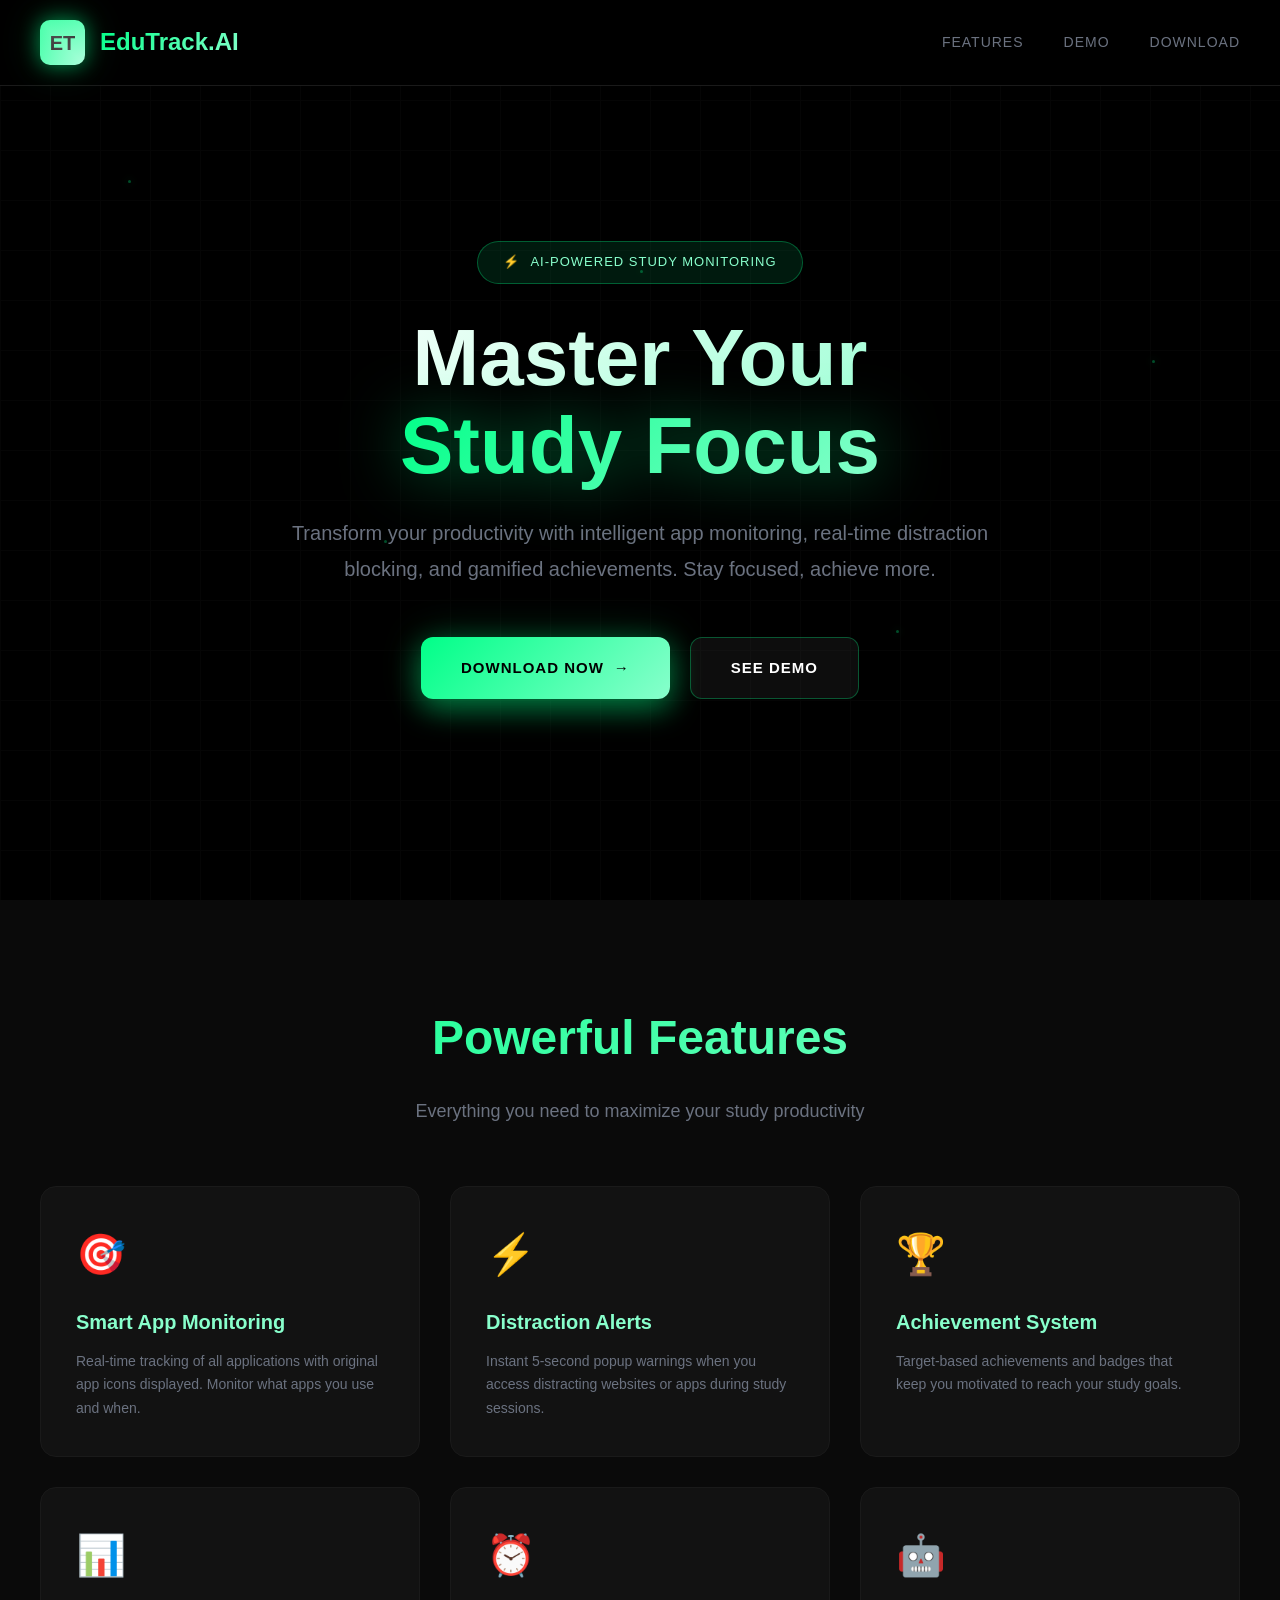
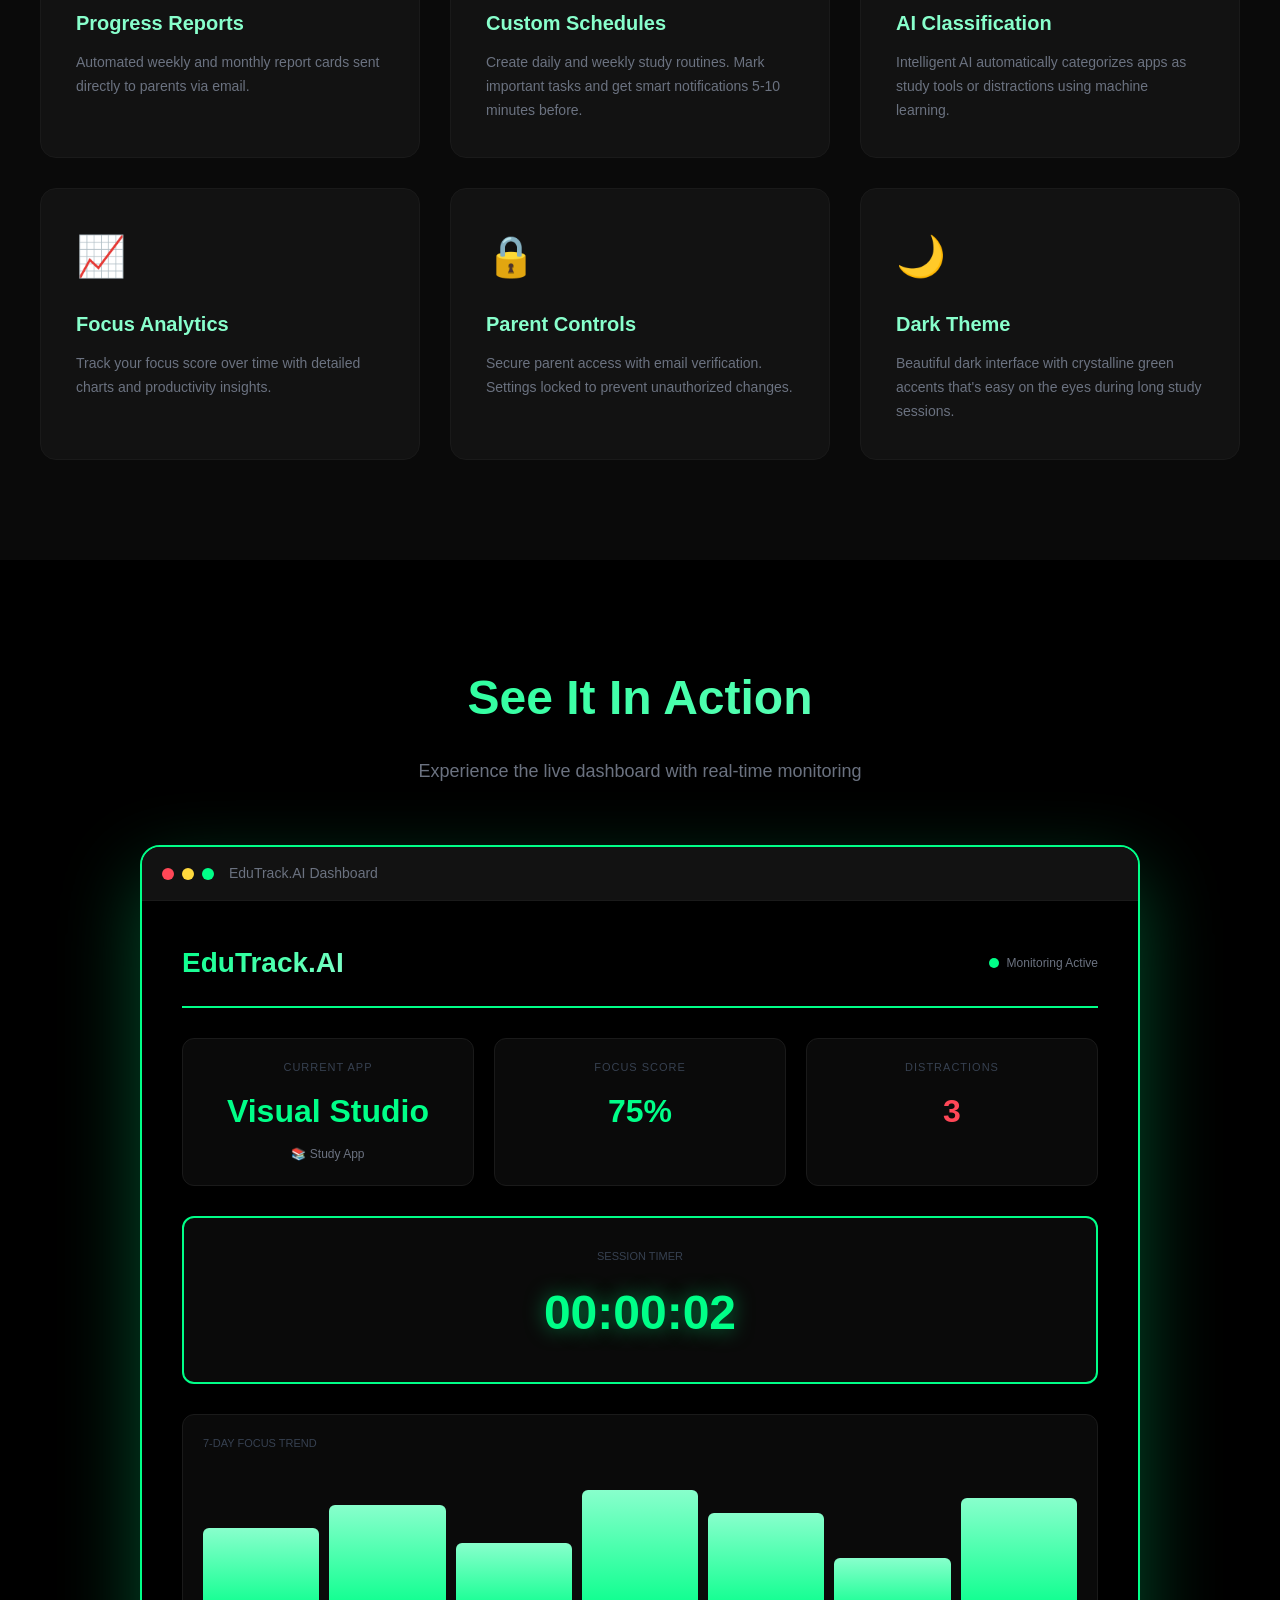
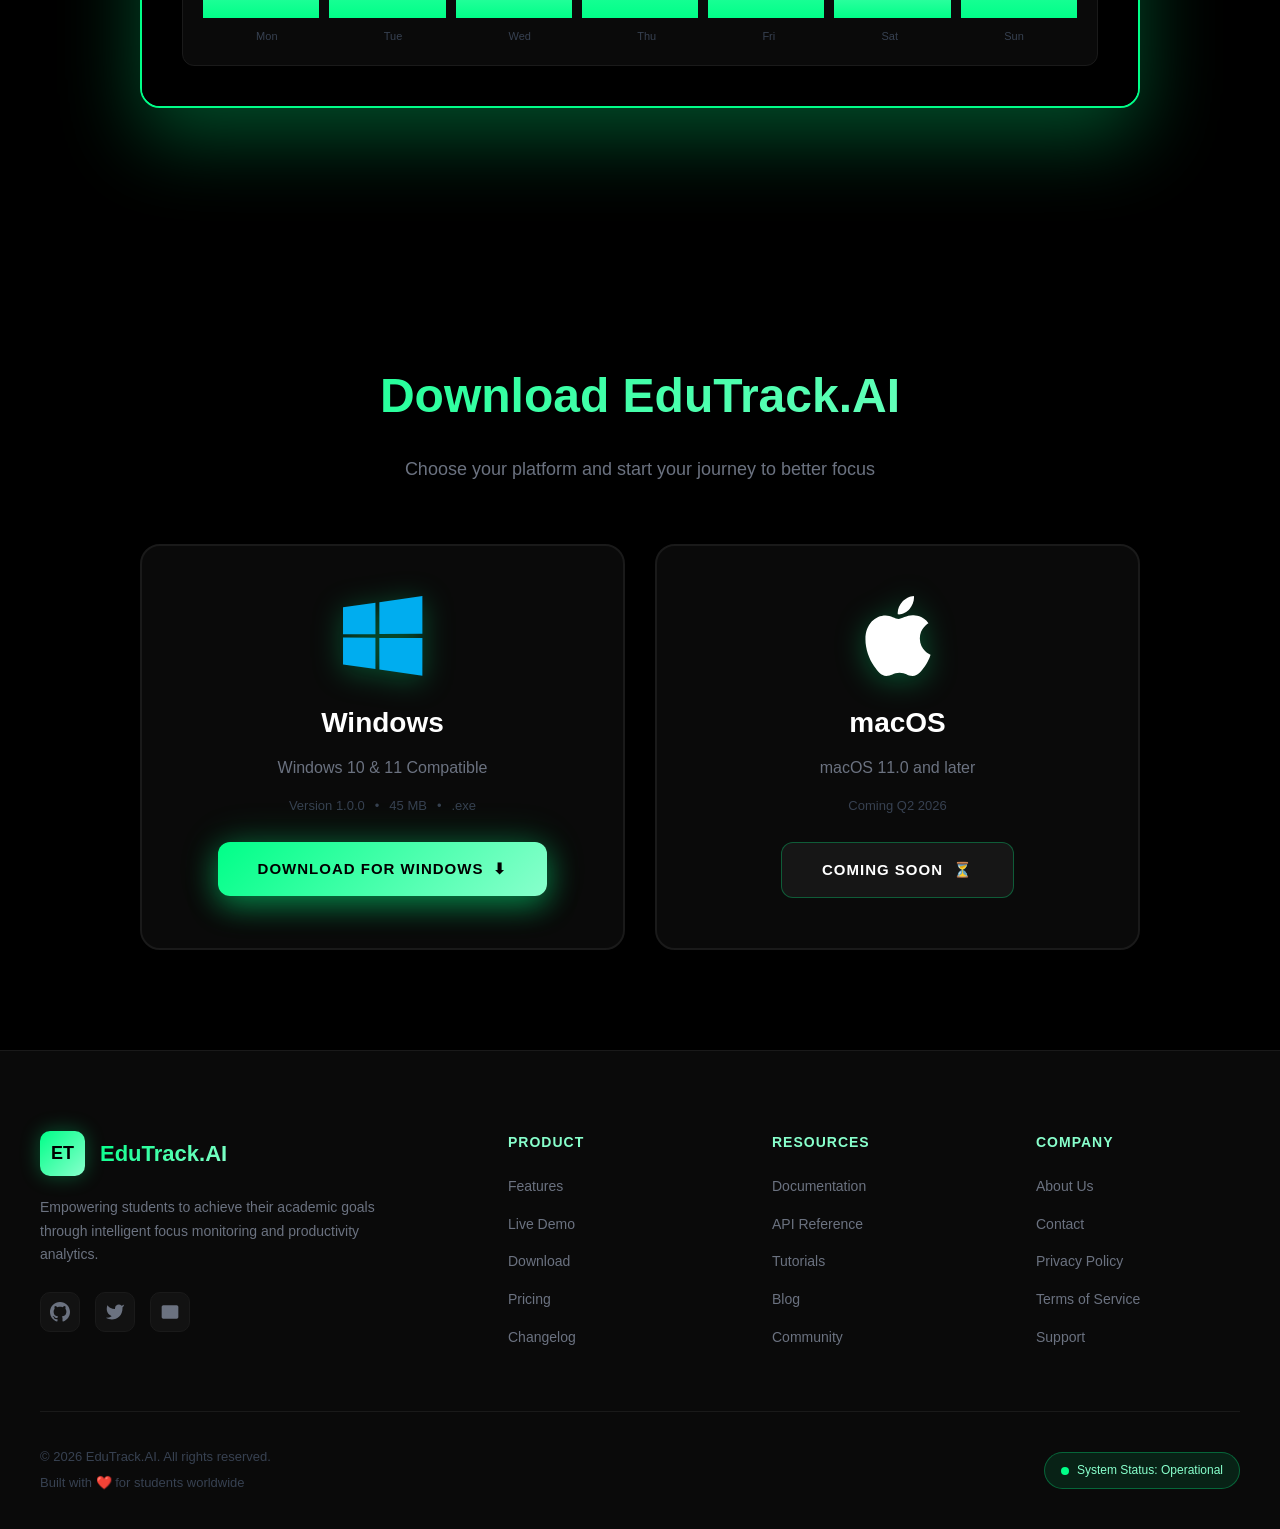
==== index.html @ 1b375700 "Add files via upload" ====
<!DOCTYPE html>
<html lang="en">
<head>
    <meta charset="UTF-8">
    <meta name="viewport" content="width=device-width, initial-scale=1.0">
    <title>EduTrack.AI - AI-Powered Study Focus Monitor</title>
    <link rel="stylesheet" href="css/styles.css">
</head>
<body>
    <!-- Animated Background -->
    <div class="grid-background"></div>
    <div class="particles">
        <div class="particle"></div>
        <div class="particle"></div>
        <div class="particle"></div>
        <div class="particle"></div>
        <div class="particle"></div>
    </div>
    
    <!-- Navigation -->
    <nav id="navbar">
        <div class="nav-container">
            <div class="logo">
                <div class="logo-icon">ET</div>
                <div class="logo-text">EduTrack.AI</div>
            </div>
            <div class="nav-links">
                <a href="#features">Features</a>
                <a href="#demo">Demo</a>
                <a href="#download">Download</a>
            </div>
        </div>
    </nav>
    
    <!-- Hero Section -->
    <section class="hero">
        <div class="hero-content">
            <div class="hero-badge">
                <span>⚡</span> AI-POWERED STUDY MONITORING
            </div>
            <h1>Master Your<br><span class="highlight">Study Focus</span></h1>
            <p>Transform your productivity with intelligent app monitoring, real-time distraction blocking, and gamified achievements. Stay focused, achieve more.</p>
            <div class="cta-buttons">
                <a href="#download" class="btn btn-primary">
                    <span>Download Now</span>
                    <span>→</span>
                </a>
                <a href="#demo" class="btn btn-secondary">
                    <span>See Demo</span>
                </a>
            </div>
        </div>
    </section>
    
    <!-- Features Section -->
    <section id="features" class="features-section">
        <div class="section-container">
            <h2 class="section-title">Powerful Features</h2>
            <p class="section-subtitle">Everything you need to maximize your study productivity</p>
            
            <div class="features-grid">
                <div class="feature-card fade-in">
                    <div class="feature-icon">🎯</div>
                    <h3>Smart App Monitoring</h3>
                    <p>Real-time tracking of all applications with original app icons displayed. Monitor what apps you use and when.</p>
                </div>
                
                <div class="feature-card fade-in">
                    <div class="feature-icon">⚡</div>
                    <h3>Distraction Alerts</h3>
                    <p>Instant 5-second popup warnings when you access distracting websites or apps during study sessions.</p>
                </div>
                
                <div class="feature-card fade-in">
                    <div class="feature-icon">🏆</div>
                    <h3>Achievement System</h3>
                    <p>Target-based achievements and badges that keep you motivated to reach your study goals.</p>
                </div>
                
                <div class="feature-card fade-in">
                    <div class="feature-icon">📊</div>
                    <h3>Progress Reports</h3>
                    <p>Automated weekly and monthly report cards sent directly to parents via email.</p>
                </div>
                
                <div class="feature-card fade-in">
                    <div class="feature-icon">⏰</div>
                    <h3>Custom Schedules</h3>
                    <p>Create daily and weekly study routines. Mark important tasks and get smart notifications 5-10 minutes before.</p>
                </div>
                
                <div class="feature-card fade-in">
                    <div class="feature-icon">🤖</div>
                    <h3>AI Classification</h3>
                    <p>Intelligent AI automatically categorizes apps as study tools or distractions using machine learning.</p>
                </div>
                
                <div class="feature-card fade-in">
                    <div class="feature-icon">📈</div>
                    <h3>Focus Analytics</h3>
                    <p>Track your focus score over time with detailed charts and productivity insights.</p>
                </div>
                
                <div class="feature-card fade-in">
                    <div class="feature-icon">🔒</div>
                    <h3>Parent Controls</h3>
                    <p>Secure parent access with email verification. Settings locked to prevent unauthorized changes.</p>
                </div>
                
                <div class="feature-card fade-in">
                    <div class="feature-icon">🌙</div>
                    <h3>Dark Theme</h3>
                    <p>Beautiful dark interface with crystalline green accents that's easy on the eyes during long study sessions.</p>
                </div>
            </div>
        </div>
    </section>
    
    <!-- Live Demo Section -->
    <section id="demo" class="demo-section">
        <div class="section-container">
            <h2 class="section-title">See It In Action</h2>
            <p class="section-subtitle">Experience the live dashboard with real-time monitoring</p>
            
            <div class="demo-window">
                <div class="demo-header">
                    <div class="demo-dots">
                        <span></span>
                        <span></span>
                        <span></span>
                    </div>
                    <div class="demo-title">EduTrack.AI Dashboard</div>
                </div>
                
                <div class="demo-content">
                    <!-- Mini Dashboard Preview -->
                    <div class="mini-dashboard">
                        <div class="mini-header">
                            <div class="mini-logo">EduTrack.AI</div>
                            <div class="mini-status">
                                <span class="status-dot"></span> Monitoring Active
                            </div>
                        </div>
                        
                        <div class="mini-stats">
                            <div class="mini-stat-card">
                                <div class="stat-label">Current App</div>
                                <div class="stat-value" id="demoCurrentApp">Visual Studio</div>
                                <div class="stat-tag">📚 Study App</div>
                            </div>
                            <div class="mini-stat-card">
                                <div class="stat-label">Focus Score</div>
                                <div class="stat-value" id="demoFocusScore">75%</div>
                            </div>
                            <div class="mini-stat-card">
                                <div class="stat-label">Distractions</div>
                                <div class="stat-value warning" id="demoDistractions">3</div>
                            </div>
                        </div>
                        
                        <div class="mini-timer">
                            <div class="timer-label">SESSION TIMER</div>
                            <div class="timer-display" id="demoTimer">00:00:00</div>
                        </div>
                        
                        <div class="mini-chart">
                            <div class="chart-label">7-DAY FOCUS TREND</div>
                            <div class="chart-bars">
                                <div class="chart-bar" style="height: 60%"></div>
                                <div class="chart-bar" style="height: 75%"></div>
                                <div class="chart-bar" style="height: 50%"></div>
                                <div class="chart-bar" style="height: 85%"></div>
                                <div class="chart-bar" style="height: 70%"></div>
                                <div class="chart-bar" style="height: 40%"></div>
                                <div class="chart-bar" style="height: 80%"></div>
                            </div>
                            <div class="chart-labels">
                                <span>Mon</span>
                                <span>Tue</span>
                                <span>Wed</span>
                                <span>Thu</span>
                                <span>Fri</span>
                                <span>Sat</span>
                                <span>Sun</span>
                            </div>
                        </div>
                    </div>
                </div>
            </div>
        </div>
    </section>
    
    <!-- Download Section -->
    <section id="download" class="download-section">
        <div class="section-container">
            <h2 class="section-title">Download EduTrack.AI</h2>
            <p class="section-subtitle">Choose your platform and start your journey to better focus</p>
            
            <div class="download-cards">
                <div class="download-card">
                    <div class="platform-icon">
                        <svg xmlns="http://www.w3.org/2000/svg" viewBox="0 0 88 88" width="80" height="80">
                            <path fill="#00adef" d="m0,12.402,35.687-4.8602,0.0156,34.423-35.67,0.20313zm35.67,33.529,0.0277,34.453-35.67-4.9041-0.002-29.78zm4.3261-39.025,47.318-6.906,0,41.527-47.318,0.37565zm47.329,39.349-0.0111,41.34-47.318-6.6784-0.0663-34.739z"/>
                        </svg>
                    </div>
                    <h3>Windows</h3>
                    <p>Windows 10 & 11 Compatible</p>
                    <div class="download-details">
                        <span>Version 1.0.0</span>
                        <span>•</span>
                        <span>45 MB</span>
                        <span>•</span>
                        <span>.exe</span>
                    </div>
                    <button class="btn btn-primary" onclick="downloadWindows()">
                        <span>Download for Windows</span>
                        <span>⬇</span>
                    </button>
                </div>
                
                <div class="download-card">
                    <div class="platform-icon">
                        <svg xmlns="http://www.w3.org/2000/svg" viewBox="0 0 814 1000" width="70" height="80">
                            <path fill="#ffffff" d="M788.1 340.9c-5.8 4.5-108.2 62.2-108.2 190.5 0 148.4 130.3 200.9 134.2 202.2-.6 3.2-20.7 71.9-68.7 141.9-42.8 61.6-87.5 123.1-155.5 123.1s-85.5-39.5-164-39.5c-76.5 0-103.7 40.8-165.9 40.8s-105.6-57-155.5-127C46.7 790.7 0 663 0 541.8c0-194.4 126.4-297.5 250.8-297.5 66.1 0 121.2 43.4 162.7 43.4 39.5 0 101.1-46 176.3-46 28.5 0 130.9 2.6 198.3 99.2zm-234-181.5c31.1-36.9 53.1-88.1 53.1-139.3 0-7.1-.6-14.3-1.9-20.1-50.6 1.9-110.8 33.7-147.1 75.8-28.5 32.4-55.1 83.6-55.1 135.5 0 7.8 1.3 15.6 1.9 18.1 3.2.6 8.4 1.3 13.6 1.3 45.4 0 102.5-30.4 135.5-71.3z"/>
                        </svg>
                    </div>
                    <h3>macOS</h3>
                    <p>macOS 11.0 and later</p>
                    <div class="download-details">
                        <span>Coming Q2 2026</span>
                    </div>
                    <button class="btn btn-secondary" onclick="showComingSoon()">
                        <span>Coming Soon</span>
                        <span>⏳</span>
                    </button>
                </div>
            </div>
        </div>
    </section>
    
    <!-- Footer -->
    <footer>
        <div class="footer-container">
            <div class="footer-grid">
                <!-- Brand Section -->
                <div class="footer-section footer-brand">
                    <div class="footer-logo-main">
                        <div class="footer-logo-icon">ET</div>
                        <div class="footer-logo-text">EduTrack.AI</div>
                    </div>
                    <p class="footer-description">Empowering students to achieve their academic goals through intelligent focus monitoring and productivity analytics.</p>
                    <div class="footer-social">
                        <a href="#" class="social-link" aria-label="GitHub">
                            <svg width="20" height="20" fill="currentColor" viewBox="0 0 24 24">
                                <path d="M12 0c-6.626 0-12 5.373-12 12 0 5.302 3.438 9.8 8.207 11.387.599.111.793-.261.793-.577v-2.234c-3.338.726-4.033-1.416-4.033-1.416-.546-1.387-1.333-1.756-1.333-1.756-1.089-.745.083-.729.083-.729 1.205.084 1.839 1.237 1.839 1.237 1.07 1.834 2.807 1.304 3.492.997.107-.775.418-1.305.762-1.604-2.665-.305-5.467-1.334-5.467-5.931 0-1.311.469-2.381 1.236-3.221-.124-.303-.535-1.524.117-3.176 0 0 1.008-.322 3.301 1.23.957-.266 1.983-.399 3.003-.404 1.02.005 2.047.138 3.006.404 2.291-1.552 3.297-1.23 3.297-1.23.653 1.653.242 2.874.118 3.176.77.84 1.235 1.911 1.235 3.221 0 4.609-2.807 5.624-5.479 5.921.43.372.823 1.102.823 2.222v3.293c0 .319.192.694.801.576 4.765-1.589 8.199-6.086 8.199-11.386 0-6.627-5.373-12-12-12z"/>
                            </svg>
                        </a>
                        <a href="#" class="social-link" aria-label="Twitter">
                            <svg width="20" height="20" fill="currentColor" viewBox="0 0 24 24">
                                <path d="M23 3a10.9 10.9 0 01-3.14 1.53 4.48 4.48 0 00-7.86 3v1A10.66 10.66 0 013 4s-4 9 5 13a11.64 11.64 0 01-7 2c9 5 20 0 20-11.5a4.5 4.5 0 00-.08-.83A7.72 7.72 0 0023 3z"/>
                            </svg>
                        </a>
                        <a href="#" class="social-link" aria-label="Email">
                            <svg width="20" height="20" fill="currentColor" viewBox="0 0 24 24">
                                <path d="M4 4h16c1.1 0 2 .9 2 2v12c0 1.1-.9 2-2 2H4c-1.1 0-2-.9-2-2V6c0-1.1.9-2 2-2z"/>
                                <polyline points="22,6 12,13 2,6"/>
                            </svg>
                        </a>
                    </div>
                </div>
                
                <!-- Product Links -->
                <div class="footer-section">
                    <h4>Product</h4>
                    <ul class="footer-links">
                        <li><a href="#features">Features</a></li>
                        <li><a href="#demo">Live Demo</a></li>
                        <li><a href="#download">Download</a></li>
                        <li><a href="#">Pricing</a></li>
                        <li><a href="#">Changelog</a></li>
                    </ul>
                </div>
                
                <!-- Resources Links -->
                <div class="footer-section">
                    <h4>Resources</h4>
                    <ul class="footer-links">
                        <li><a href="#">Documentation</a></li>
                        <li><a href="#">API Reference</a></li>
                        <li><a href="#">Tutorials</a></li>
                        <li><a href="#">Blog</a></li>
                        <li><a href="#">Community</a></li>
                    </ul>
                </div>
                
                <!-- Company Links -->
                <div class="footer-section">
                    <h4>Company</h4>
                    <ul class="footer-links">
                        <li><a href="pages/about.html">About Us</a></li>
                        <li><a href="pages/contact.html">Contact</a></li>
                        <li><a href="pages/privacy.html">Privacy Policy</a></li>
                        <li><a href="pages/terms.html">Terms of Service</a></li>
                        <li><a href="pages/support.html">Support</a></li>
                    </ul>
                </div>
            </div>
            
            <!-- Footer Bottom -->
            <div class="footer-bottom">
                <div class="footer-bottom-left">
                    <p>© 2026 EduTrack.AI. All rights reserved.</p>
                    <p class="footer-tagline">Built with ❤️ for students worldwide</p>
                </div>
                <div class="footer-bottom-right">
                    <span class="footer-badge">
                        <span class="badge-dot"></span>
                        System Status: Operational
                    </span>
                </div>
            </div>
        </div>
    </footer>
    
    <!-- Coming Soon Modal -->
    <div class="modal" id="comingSoonModal">
        <div class="modal-content">
            <div class="modal-icon">🚀</div>
            <h3>Coming Soon!</h3>
            <p>macOS version is currently under development.<br>We'll notify you when it's ready!</p>
            <button class="btn btn-primary" onclick="closeModal()">Got It!</button>
        </div>
    </div>
    
    <script src="js/main.js"></script>
</body>
</html>
---- css/styles.css ----
/* Reset & Base */
* {
    margin: 0;
    padding: 0;
    box-sizing: border-box;
}

:root {
    --bg-primary: #000000;
    --bg-secondary: #0a0a0a;
    --bg-tertiary: #121212;
    --accent-primary: #00ff88;
    --accent-crystal: #88ffcc;
    --text-primary: #ffffff;
    --text-secondary: #6b7280;
    --text-muted: #374151;
    --border-color: #1a1a1a;
}

body {
    font-family: 'Segoe UI', Tahoma, Geneva, Verdana, sans-serif;
    background: var(--bg-primary);
    color: var(--text-primary);
    overflow-x: hidden;
    line-height: 1.6;
}

/* Animated Background */
.grid-background {
    position: fixed;
    top: 0;
    left: 0;
    width: 100%;
    height: 100%;
    background-image: 
        linear-gradient(var(--border-color) 1px, transparent 1px),
        linear-gradient(90deg, var(--border-color) 1px, transparent 1px);
    background-size: 50px 50px;
    opacity: 0.2;
    z-index: 0;
    animation: gridMove 20s linear infinite;
}

@keyframes gridMove {
    0% { transform: translate(0, 0); }
    100% { transform: translate(50px, 50px); }
}

.particles {
    position: fixed;
    width: 100%;
    height: 100%;
    z-index: 1;
    pointer-events: none;
}

.particle {
    position: absolute;
    width: 3px;
    height: 3px;
    background: var(--accent-primary);
    border-radius: 50%;
    opacity: 0.3;
    box-shadow: 0 0 10px var(--accent-primary);
    animation: float 20s infinite;
}

.particle:nth-child(1) { left: 10%; top: 20%; animation-delay: 0s; }
.particle:nth-child(2) { left: 30%; top: 60%; animation-delay: 2s; }
.particle:nth-child(3) { left: 50%; top: 30%; animation-delay: 4s; }
.particle:nth-child(4) { left: 70%; top: 70%; animation-delay: 6s; }
.particle:nth-child(5) { left: 90%; top: 40%; animation-delay: 8s; }

@keyframes float {
    0%, 100% { transform: translateY(0) translateX(0); }
    25% { transform: translateY(-100px) translateX(50px); }
    50% { transform: translateY(-200px) translateX(-30px); }
    75% { transform: translateY(-100px) translateX(80px); }
}

/* Navigation */
nav {
    position: fixed;
    top: 0;
    left: 0;
    right: 0;
    z-index: 1000;
    background: rgba(0, 0, 0, 0.9);
    backdrop-filter: blur(10px);
    border-bottom: 1px solid var(--border-color);
    transition: all 0.3s ease;
}

.nav-container {
    max-width: 1400px;
    margin: 0 auto;
    padding: 20px 40px;
    display: flex;
    justify-content: space-between;
    align-items: center;
}

.logo {
    display: flex;
    align-items: center;
    gap: 15px;
}

.logo-icon {
    width: 45px;
    height: 45px;
    background: linear-gradient(135deg, var(--accent-primary), var(--accent-crystal));
    border-radius: 10px;
    display: flex;
    align-items: center;
    justify-content: center;
    font-weight: 900;
    font-size: 20px;
    color: #000;
    box-shadow: 
        0 0 20px rgba(0, 255, 136, 0.5),
        0 0 40px rgba(0, 255, 136, 0.2);
    position: relative;
    overflow: hidden;
}

.logo-icon::before {
    content: '';
    position: absolute;
    top: -50%;
    left: -50%;
    width: 200%;
    height: 200%;
    background: linear-gradient(45deg, transparent, rgba(255, 255, 255, 0.3), transparent);
    animation: logoShine 3s infinite;
}

@keyframes logoShine {
    0% { transform: translateX(-100%) rotate(45deg); }
    100% { transform: translateX(100%) rotate(45deg); }
}

.logo-text {
    font-size: 24px;
    font-weight: 700;
    background: linear-gradient(135deg, var(--accent-primary), var(--accent-crystal));
    -webkit-background-clip: text;
    -webkit-text-fill-color: transparent;
    background-clip: text;
}

.nav-links {
    display: flex;
    gap: 40px;
}

.nav-links a {
    color: var(--text-secondary);
    text-decoration: none;
    font-size: 14px;
    font-weight: 500;
    text-transform: uppercase;
    letter-spacing: 1px;
    transition: all 0.3s ease;
    position: relative;
}

.nav-links a::after {
    content: '';
    position: absolute;
    bottom: -5px;
    left: 0;
    width: 0;
    height: 2px;
    background: var(--accent-primary);
    transition: width 0.3s ease;
    box-shadow: 0 0 10px var(--accent-primary);
}

.nav-links a:hover {
    color: var(--accent-primary);
}

.nav-links a:hover::after {
    width: 100%;
}

/* Hero Section */
.hero {
    position: relative;
    min-height: 100vh;
    display: flex;
    align-items: center;
    justify-content: center;
    padding: 120px 40px 80px;
    overflow: hidden;
    z-index: 10;
}

.hero-content {
    max-width: 1400px;
    text-align: center;
    z-index: 10;
}

.hero-badge {
    display: inline-flex;
    align-items: center;
    gap: 10px;
    background: rgba(0, 255, 136, 0.1);
    border: 1px solid rgba(0, 255, 136, 0.3);
    padding: 10px 25px;
    border-radius: 50px;
    margin-bottom: 30px;
    font-size: 13px;
    letter-spacing: 1px;
    color: var(--accent-crystal);
    animation: fadeInUp 1s ease-out;
}

@keyframes fadeInUp {
    from {
        opacity: 0;
        transform: translateY(30px);
    }
    to {
        opacity: 1;
        transform: translateY(0);
    }
}

.hero h1 {
    font-size: 80px;
    font-weight: 900;
    line-height: 1.1;
    margin-bottom: 25px;
    background: linear-gradient(135deg, #ffffff, var(--accent-crystal));
    -webkit-background-clip: text;
    -webkit-text-fill-color: transparent;
    background-clip: text;
    animation: fadeInUp 1s ease-out 0.2s backwards;
}

.hero h1 .highlight {
    background: linear-gradient(135deg, var(--accent-primary), var(--accent-crystal));
    -webkit-background-clip: text;
    -webkit-text-fill-color: transparent;
    background-clip: text;
    filter: drop-shadow(0 0 30px rgba(0, 255, 136, 0.5));
}

.hero p {
    font-size: 20px;
    color: var(--text-secondary);
    max-width: 700px;
    margin: 0 auto 50px;
    line-height: 1.8;
    animation: fadeInUp 1s ease-out 0.4s backwards;
}

.cta-buttons {
    display: flex;
    gap: 20px;
    justify-content: center;
    animation: fadeInUp 1s ease-out 0.6s backwards;
}

.btn {
    padding: 18px 40px;
    border: none;
    border-radius: 12px;
    font-size: 15px;
    font-weight: 600;
    cursor: pointer;
    transition: all 0.3s ease;
    text-transform: uppercase;
    letter-spacing: 1px;
    text-decoration: none;
    display: inline-flex;
    align-items: center;
    gap: 10px;
    position: relative;
    overflow: hidden;
}

.btn-primary {
    background: linear-gradient(135deg, var(--accent-primary), var(--accent-crystal));
    color: #000;
    box-shadow: 
        0 10px 30px rgba(0, 255, 136, 0.4),
        0 0 40px rgba(0, 255, 136, 0.2);
}

.btn-primary::before {
    content: '';
    position: absolute;
    top: 0;
    left: -100%;
    width: 100%;
    height: 100%;
    background: linear-gradient(90deg, transparent, rgba(255, 255, 255, 0.4), transparent);
    transition: left 0.5s;
}

.btn-primary:hover::before {
    left: 100%;
}

.btn-primary:hover {
    transform: translateY(-3px);
    box-shadow: 
        0 15px 40px rgba(0, 255, 136, 0.6),
        0 0 60px rgba(0, 255, 136, 0.3);
}

.btn-secondary {
    background: rgba(255, 255, 255, 0.05);
    color: var(--text-primary);
    border: 1px solid rgba(0, 255, 136, 0.3);
}

.btn-secondary:hover {
    background: rgba(0, 255, 136, 0.1);
    border-color: var(--accent-primary);
    transform: translateY(-3px);
}

/* Sections */
.section-container {
    max-width: 1400px;
    margin: 0 auto;
    padding: 100px 40px;
}

.section-title {
    font-size: 48px;
    font-weight: 700;
    text-align: center;
    margin-bottom: 20px;
    background: linear-gradient(135deg, var(--accent-primary), var(--accent-crystal));
    -webkit-background-clip: text;
    -webkit-text-fill-color: transparent;
    background-clip: text;
}

.section-subtitle {
    font-size: 18px;
    color: var(--text-secondary);
    text-align: center;
    margin-bottom: 60px;
}

/* Features Grid */
.features-section {
    position: relative;
    z-index: 10;
    background: var(--bg-secondary);
}

.features-grid {
    display: grid;
    grid-template-columns: repeat(3, 1fr);
    gap: 30px;
}

.feature-card {
    background: var(--bg-tertiary);
    border: 1px solid var(--border-color);
    border-radius: 16px;
    padding: 35px;
    transition: all 0.3s ease;
    position: relative;
}

.feature-card:hover {
    border-color: var(--accent-primary);
    transform: translateY(-5px);
    box-shadow: 0 10px 40px rgba(0, 255, 136, 0.15);
}

.feature-icon {
    font-size: 40px;
    margin-bottom: 20px;
}

.feature-card h3 {
    font-size: 20px;
    font-weight: 600;
    margin-bottom: 12px;
    color: var(--accent-crystal);
}

.feature-card p {
    color: var(--text-secondary);
    font-size: 14px;
    line-height: 1.7;
}

/* Demo Section */
.demo-section {
    position: relative;
    z-index: 10;
}

.demo-window {
    margin: 50px auto;
    max-width: 1000px;
    background: var(--bg-secondary);
    border: 2px solid var(--accent-primary);
    border-radius: 20px;
    overflow: hidden;
    box-shadow: 0 30px 80px rgba(0, 255, 136, 0.3);
}

.demo-header {
    background: var(--bg-tertiary);
    padding: 15px 20px;
    display: flex;
    align-items: center;
    gap: 15px;
    border-bottom: 1px solid var(--border-color);
}

.demo-dots {
    display: flex;
    gap: 8px;
}

.demo-dots span {
    width: 12px;
    height: 12px;
    border-radius: 50%;
    background: var(--text-muted);
}

.demo-dots span:nth-child(1) { background: #ff4757; }
.demo-dots span:nth-child(2) { background: #ffd93d; }
.demo-dots span:nth-child(3) { background: #00ff88; }

.demo-title {
    font-size: 14px;
    color: var(--text-secondary);
}

.demo-content {
    background: var(--bg-primary);
    padding: 40px;
}

/* Mini Dashboard */
.mini-dashboard {
    width: 100%;
}

.mini-header {
    display: flex;
    justify-content: space-between;
    align-items: center;
    margin-bottom: 30px;
    padding-bottom: 20px;
    border-bottom: 2px solid var(--accent-primary);
}

.mini-logo {
    font-size: 28px;
    font-weight: 700;
    background: linear-gradient(135deg, var(--accent-primary), var(--accent-crystal));
    -webkit-background-clip: text;
    -webkit-text-fill-color: transparent;
}

.mini-status {
    display: flex;
    align-items: center;
    gap: 8px;
    font-size: 12px;
    color: var(--text-secondary);
}

.status-dot {
    width: 10px;
    height: 10px;
    background: var(--accent-primary);
    border-radius: 50%;
    animation: pulse 2s infinite;
}

@keyframes pulse {
    0%, 100% { opacity: 1; transform: scale(1); }
    50% { opacity: 0.5; transform: scale(1.2); }
}

.mini-stats {
    display: grid;
    grid-template-columns: repeat(3, 1fr);
    gap: 20px;
    margin-bottom: 30px;
}

.mini-stat-card {
    background: var(--bg-secondary);
    border: 1px solid var(--border-color);
    border-radius: 12px;
    padding: 20px;
    text-align: center;
}

.stat-label {
    font-size: 11px;
    color: var(--text-muted);
    text-transform: uppercase;
    letter-spacing: 1px;
    margin-bottom: 10px;
}

.stat-value {
    font-size: 32px;
    font-weight: 700;
    color: var(--accent-primary);
    margin-bottom: 8px;
}

.stat-value.warning {
    color: #ff4757;
}

.stat-tag {
    font-size: 12px;
    color: var(--text-secondary);
}

.mini-timer {
    background: var(--bg-secondary);
    border: 2px solid var(--accent-primary);
    border-radius: 12px;
    padding: 30px;
    text-align: center;
    margin-bottom: 30px;
}

.timer-label {
    font-size: 11px;
    color: var(--text-muted);
    margin-bottom: 10px;
}

.timer-display {
    font-size: 48px;
    font-weight: 700;
    color: var(--accent-primary);
    text-shadow: 0 0 20px rgba(0, 255, 136, 0.5);
}

.mini-chart {
    background: var(--bg-secondary);
    border: 1px solid var(--border-color);
    border-radius: 12px;
    padding: 20px;
}

.chart-label {
    font-size: 11px;
    color: var(--text-muted);
    margin-bottom: 15px;
}

.chart-bars {
    display: flex;
    align-items: flex-end;
    gap: 10px;
    height: 150px;
    margin-bottom: 10px;
}

.chart-bar {
    flex: 1;
    background: linear-gradient(to top, var(--accent-primary), var(--accent-crystal));
    border-radius: 6px 6px 0 0;
    animation: barGrow 1s ease-out;
}

@keyframes barGrow {
    from { height: 0; }
}

.chart-labels {
    display: flex;
    justify-content: space-around;
    font-size: 11px;
    color: var(--text-muted);
}

/* Download Section */
.download-section {
    position: relative;
    z-index: 10;
}

.download-cards {
    display: grid;
    grid-template-columns: repeat(2, 1fr);
    gap: 30px;
    max-width: 1000px;
    margin: 0 auto;
}

.download-card {
    background: var(--bg-secondary);
    border: 2px solid var(--border-color);
    border-radius: 20px;
    padding: 50px 40px;
    text-align: center;
    transition: all 0.4s ease;
}

.download-card:hover {
    border-color: var(--accent-primary);
    transform: translateY(-10px);
    box-shadow: 0 20px 60px rgba(0, 255, 136, 0.2);
}

.platform-icon {
    margin-bottom: 25px;
    display: flex;
    justify-content: center;
    align-items: center;
    min-height: 80px;
}

.platform-icon svg {
    filter: drop-shadow(0 5px 15px rgba(0, 255, 136, 0.3));
    transition: transform 0.3s ease;
}

.download-card:hover .platform-icon svg {
    transform: scale(1.1);
}

.download-card h3 {
    font-size: 28px;
    margin-bottom: 10px;
}

.download-card p {
    color: var(--text-secondary);
    margin-bottom: 15px;
}

.download-details {
    display: flex;
    justify-content: center;
    align-items: center;
    gap: 10px;
    color: var(--text-muted);
    font-size: 13px;
    margin-bottom: 25px;
    min-height: 20px;
}

/* Footer */
footer {
    background: var(--bg-secondary);
    border-top: 1px solid var(--border-color);
    padding: 80px 40px 30px;
    position: relative;
    z-index: 10;
}

.footer-container {
    max-width: 1400px;
    margin: 0 auto;
}

.footer-grid {
    display: grid;
    grid-template-columns: 2fr 1fr 1fr 1fr;
    gap: 60px;
    margin-bottom: 50px;
}

.footer-section h4 {
    font-size: 14px;
    font-weight: 600;
    text-transform: uppercase;
    letter-spacing: 1px;
    color: var(--accent-crystal);
    margin-bottom: 20px;
}

.footer-links {
    list-style: none;
    padding: 0;
}

.footer-links li {
    margin-bottom: 12px;
}

.footer-links a {
    color: var(--text-secondary);
    text-decoration: none;
    font-size: 14px;
    transition: all 0.3s ease;
    display: inline-block;
}

.footer-links a:hover {
    color: var(--accent-primary);
    transform: translateX(5px);
}

.footer-brand {
    padding-right: 40px;
}

.footer-logo-main {
    display: flex;
    align-items: center;
    gap: 15px;
    margin-bottom: 20px;
}

.footer-logo-icon {
    width: 45px;
    height: 45px;
    background: linear-gradient(135deg, var(--accent-primary), var(--accent-crystal));
    border-radius: 10px;
    display: flex;
    align-items: center;
    justify-content: center;
    font-weight: 900;
    font-size: 18px;
    color: #000;
    box-shadow: 0 0 20px rgba(0, 255, 136, 0.3);
}

.footer-logo-text {
    font-size: 22px;
    font-weight: 700;
    background: linear-gradient(135deg, var(--accent-primary), var(--accent-crystal));
    -webkit-background-clip: text;
    -webkit-text-fill-color: transparent;
    background-clip: text;
}

.footer-description {
    color: var(--text-secondary);
    font-size: 14px;
    line-height: 1.7;
    margin-bottom: 25px;
}

.footer-social {
    display: flex;
    gap: 15px;
}

.social-link {
    width: 40px;
    height: 40px;
    border-radius: 10px;
    background: var(--bg-tertiary);
    border: 1px solid var(--border-color);
    display: flex;
    align-items: center;
    justify-content: center;
    color: var(--text-secondary);
    transition: all 0.3s ease;
}

.social-link:hover {
    background: var(--accent-primary);
    color: #000;
    border-color: var(--accent-primary);
    transform: translateY(-3px);
    box-shadow: 0 5px 20px rgba(0, 255, 136, 0.4);
}

.footer-bottom {
    display: flex;
    justify-content: space-between;
    align-items: center;
    padding-top: 30px;
    border-top: 1px solid var(--border-color);
}

.footer-bottom-left p {
    color: var(--text-muted);
    font-size: 13px;
    margin: 5px 0;
}

.footer-tagline {
    color: var(--text-secondary);
}

.footer-badge {
    display: inline-flex;
    align-items: center;
    gap: 8px;
    background: rgba(0, 255, 136, 0.1);
    border: 1px solid rgba(0, 255, 136, 0.3);
    padding: 8px 16px;
    border-radius: 20px;
    font-size: 12px;
    color: var(--accent-crystal);
}

.badge-dot {
    width: 8px;
    height: 8px;
    background: var(--accent-primary);
    border-radius: 50%;
    animation: pulse 2s infinite;
}

/* Footer Responsive */
@media (max-width: 968px) {
    .footer-grid {
        grid-template-columns: 1fr 1fr;
        gap: 40px;
    }
    
    .footer-brand {
        grid-column: 1 / -1;
    }
    
    .footer-bottom {
        flex-direction: column;
        gap: 20px;
        text-align: center;
    }
}

@media (max-width: 640px) {
    .footer-grid {
        grid-template-columns: 1fr;
        gap: 30px;
    }
}

/* Modal */
.modal {
    display: none;
    position: fixed;
    top: 0;
    left: 0;
    width: 100%;
    height: 100%;
    background: rgba(0, 0, 0, 0.9);
    z-index: 2000;
    justify-content: center;
    align-items: center;
    backdrop-filter: blur(10px);
}

.modal.active {
    display: flex;
    animation: fadeIn 0.3s ease-out;
}

@keyframes fadeIn {
    from { opacity: 0; }
    to { opacity: 1; }
}

.modal-content {
    background: var(--bg-secondary);
    border: 2px solid var(--accent-primary);
    border-radius: 20px;
    padding: 60px;
    max-width: 500px;
    text-align: center;
    box-shadow: 0 20px 60px rgba(0, 255, 136, 0.4);
    animation: scaleIn 0.3s ease-out;
}

@keyframes scaleIn {
    from { transform: scale(0.9); opacity: 0; }
    to { transform: scale(1); opacity: 1; }
}

.modal-icon {
    font-size: 80px;
    margin-bottom: 20px;
}

.modal-content h3 {
    font-size: 32px;
    margin-bottom: 15px;
    background: linear-gradient(135deg, var(--accent-primary), var(--accent-crystal));
    -webkit-background-clip: text;
    -webkit-text-fill-color: transparent;
}

.modal-content p {
    color: var(--text-secondary);
    margin-bottom: 30px;
}

/* Responsive */
@media (max-width: 968px) {
    .hero h1 { font-size: 50px; }
    .features-grid { grid-template-columns: repeat(2, 1fr); }
    .download-cards { grid-template-columns: 1fr; }
    .mini-stats { grid-template-columns: 1fr; }
}

@media (max-width: 640px) {
    .features-grid { grid-template-columns: 1fr; }
    .nav-links { display: none; }
    .hero h1 { font-size: 36px; }
}

/* Animations */
.fade-in {
    opacity: 0;
    animation: fadeInUp 0.6s ease-out forwards;
}

.fade-in:nth-child(1) { animation-delay: 0.1s; }
.fade-in:nth-child(2) { animation-delay: 0.2s; }
.fade-in:nth-child(3) { animation-delay: 0.3s; }
.fade-in:nth-child(4) { animation-delay: 0.4s; }
.fade-in:nth-child(5) { animation-delay: 0.5s; }
.fade-in:nth-child(6) { animation-delay: 0.6s; }
.fade-in:nth-child(7) { animation-delay: 0.7s; }
.fade-in:nth-child(8) { animation-delay: 0.8s; }
.fade-in:nth-child(9) { animation-delay: 0.9s; }

/* Content Pages Styles */
.content-page {
    position: relative;
    z-index: 10;
    min-height: 100vh;
    padding: 120px 0 80px;
}

.content-container {
    max-width: 900px;
    margin: 0 auto;
    padding: 0 40px;
}

.page-title {
    font-size: 48px;
    font-weight: 700;
    margin-bottom: 10px;
    background: linear-gradient(135deg, var(--accent-primary), var(--accent-crystal));
    -webkit-background-clip: text;
    -webkit-text-fill-color: transparent;
}

.page-subtitle {
    font-size: 16px;
    color: var(--text-secondary);
    margin-bottom: 50px;
}

.content-section {
    margin-bottom: 50px;
}

.content-section h2 {
    font-size: 32px;
    color: var(--accent-crystal);
    margin-bottom: 20px;
    margin-top: 40px;
}

.content-section h3 {
    font-size: 20px;
    color: var(--text-primary);
    margin: 25px 0 15px;
}

.content-section p {
    color: var(--text-secondary);
    line-height: 1.8;
    margin-bottom: 15px;
}

.content-section ul, .content-section ol {
    color: var(--text-secondary);
    line-height: 1.8;
    margin: 15px 0;
    padding-left: 25px;
}

.content-section li {
    margin-bottom: 10px;
}

.content-section a {
    color: var(--accent-primary);
    text-decoration: none;
    border-bottom: 1px solid transparent;
    transition: border-color 0.3s;
}

.content-section a:hover {
    border-bottom-color: var(--accent-primary);
}

.content-section code {
    background: var(--bg-tertiary);
    padding: 2px 8px;
    border-radius: 4px;
    font-family: 'Courier New', monospace;
    color: var(--accent-crystal);
    font-size: 14px;
}

/* Feature List for About Page */
.feature-list {
    display: grid;
    gap: 25px;
    margin: 30px 0;
}

.feature-item {
    background: var(--bg-tertiary);
    border: 1px solid var(--border-color);
    border-radius: 12px;
    padding: 25px;
    transition: all 0.3s ease;
}

.feature-item:hover {
    border-color: var(--accent-primary);
    transform: translateX(5px);
}

.feature-item h3 {
    margin: 0 0 10px 0;
    font-size: 18px;
}

.feature-item p {
    margin: 0;
    font-size: 14px;
}

.values-list {
    list-style: none;
    padding: 0;
}

.values-list li {
    background: var(--bg-tertiary);
    border-left: 3px solid var(--accent-primary);
    padding: 15px 20px;
    margin-bottom: 15px;
    border-radius: 6px;
}

.values-list strong {
    color: var(--accent-crystal);
}

/* Contact Page */
.contact-grid {
    display: grid;
    grid-template-columns: 1fr 1.5fr;
    gap: 40px;
    margin: 40px 0;
}

.contact-methods {
    display: flex;
    flex-direction: column;
    gap: 20px;
}

.contact-card {
    background: var(--bg-secondary);
    border: 1px solid var(--border-color);
    border-radius: 12px;
    padding: 30px;
    text-align: center;
}

.contact-icon {
    font-size: 40px;
    margin-bottom: 15px;
}

.contact-card h3 {
    font-size: 18px;
    margin-bottom: 10px;
}

.contact-card p {
    color: var(--text-secondary);
    font-size: 14px;
    margin-bottom: 20px;
}

.contact-link {
    color: var(--accent-primary);
    text-decoration: none;
    font-weight: 500;
}

.social-links-contact {
    display: flex;
    gap: 10px;
    justify-content: center;
}

.social-btn {
    background: var(--bg-tertiary);
    color: var(--text-primary);
    padding: 8px 20px;
    border-radius: 6px;
    text-decoration: none;
    font-size: 13px;
    border: 1px solid var(--border-color);
    transition: all 0.3s;
}

.social-btn:hover {
    border-color: var(--accent-primary);
    color: var(--accent-primary);
}

.contact-form-container {
    background: var(--bg-secondary);
    border: 1px solid var(--border-color);
    border-radius: 12px;
    padding: 40px;
}

.contact-form-container h2 {
    font-size: 24px;
    margin-bottom: 30px;
    color: var(--accent-crystal);
}

.form-group {
    margin-bottom: 20px;
}

.form-group label {
    display: block;
    margin-bottom: 8px;
    font-size: 14px;
    color: var(--text-primary);
    font-weight: 500;
}

.form-group input,
.form-group select,
.form-group textarea {
    width: 100%;
    background: var(--bg-tertiary);
    border: 1px solid var(--border-color);
    border-radius: 8px;
    padding: 12px 15px;
    color: var(--text-primary);
    font-size: 14px;
    font-family: inherit;
    transition: border-color 0.3s;
}

.form-group input:focus,
.form-group select:focus,
.form-group textarea:focus {
    outline: none;
    border-color: var(--accent-primary);
}

.form-group textarea {
    resize: vertical;
}

/* Legal Pages */
.legal-page h2 {
    color: var(--accent-primary);
    font-size: 28px;
    margin-top: 40px;
    padding-top: 30px;
    border-top: 1px solid var(--border-color);
}

.legal-page h3 {
    color: var(--accent-crystal);
    font-size: 20px;
}

.legal-page h4 {
    color: var(--text-primary);
    font-size: 16px;
    margin: 20px 0 10px;
}

.privacy-summary,
.terms-summary {
    background: linear-gradient(135deg, rgba(0, 255, 136, 0.1), rgba(136, 255, 204, 0.05));
    border: 2px solid var(--accent-primary);
    border-radius: 12px;
    padding: 30px;
    margin-top: 50px;
    text-align: center;
}

.privacy-summary h3,
.terms-summary h3 {
    color: var(--accent-primary);
    margin-bottom: 15px;
}

.privacy-summary p,
.terms-summary p {
    font-size: 16px;
    line-height: 2;
    margin: 0;
}

/* Support Page */
.support-options {
    display: grid;
    grid-template-columns: repeat(3, 1fr);
    gap: 30px;
    margin: 50px 0;
}

.support-card {
    background: var(--bg-secondary);
    border: 2px solid var(--border-color);
    border-radius: 16px;
    padding: 40px 30px;
    text-align: center;
    transition: all 0.3s ease;
}

.support-card:hover {
    border-color: var(--accent-primary);
    transform: translateY(-5px);
}

.support-icon {
    font-size: 50px;
    margin-bottom: 20px;
}

.support-card h3 {
    font-size: 20px;
    margin-bottom: 10px;
}

.support-card p {
    color: var(--text-secondary);
    margin-bottom: 25px;
}

.faq-category {
    margin: 40px 0;
}

.faq-category > h3 {
    font-size: 24px;
    color: var(--accent-primary);
    margin-bottom: 25px;
    padding-bottom: 15px;
    border-bottom: 2px solid var(--border-color);
}

.faq-item {
    background: var(--bg-tertiary);
    border: 1px solid var(--border-color);
    border-radius: 10px;
    padding: 25px;
    margin-bottom: 20px;
    transition: all 0.3s ease;
}

.faq-item:hover {
    border-color: var(--accent-primary);
}

.faq-item h4 {
    color: var(--accent-crystal);
    font-size: 16px;
    margin-bottom: 12px;
}

.faq-item p {
    margin: 0;
    font-size: 14px;
}

/* Responsive Content Pages */
@media (max-width: 968px) {
    .contact-grid {
        grid-template-columns: 1fr;
    }
    
    .support-options {
        grid-template-columns: 1fr;
    }
    
    .page-title {
        font-size: 36px;
    }
    
    .content-section h2 {
        font-size: 24px;
    }
}
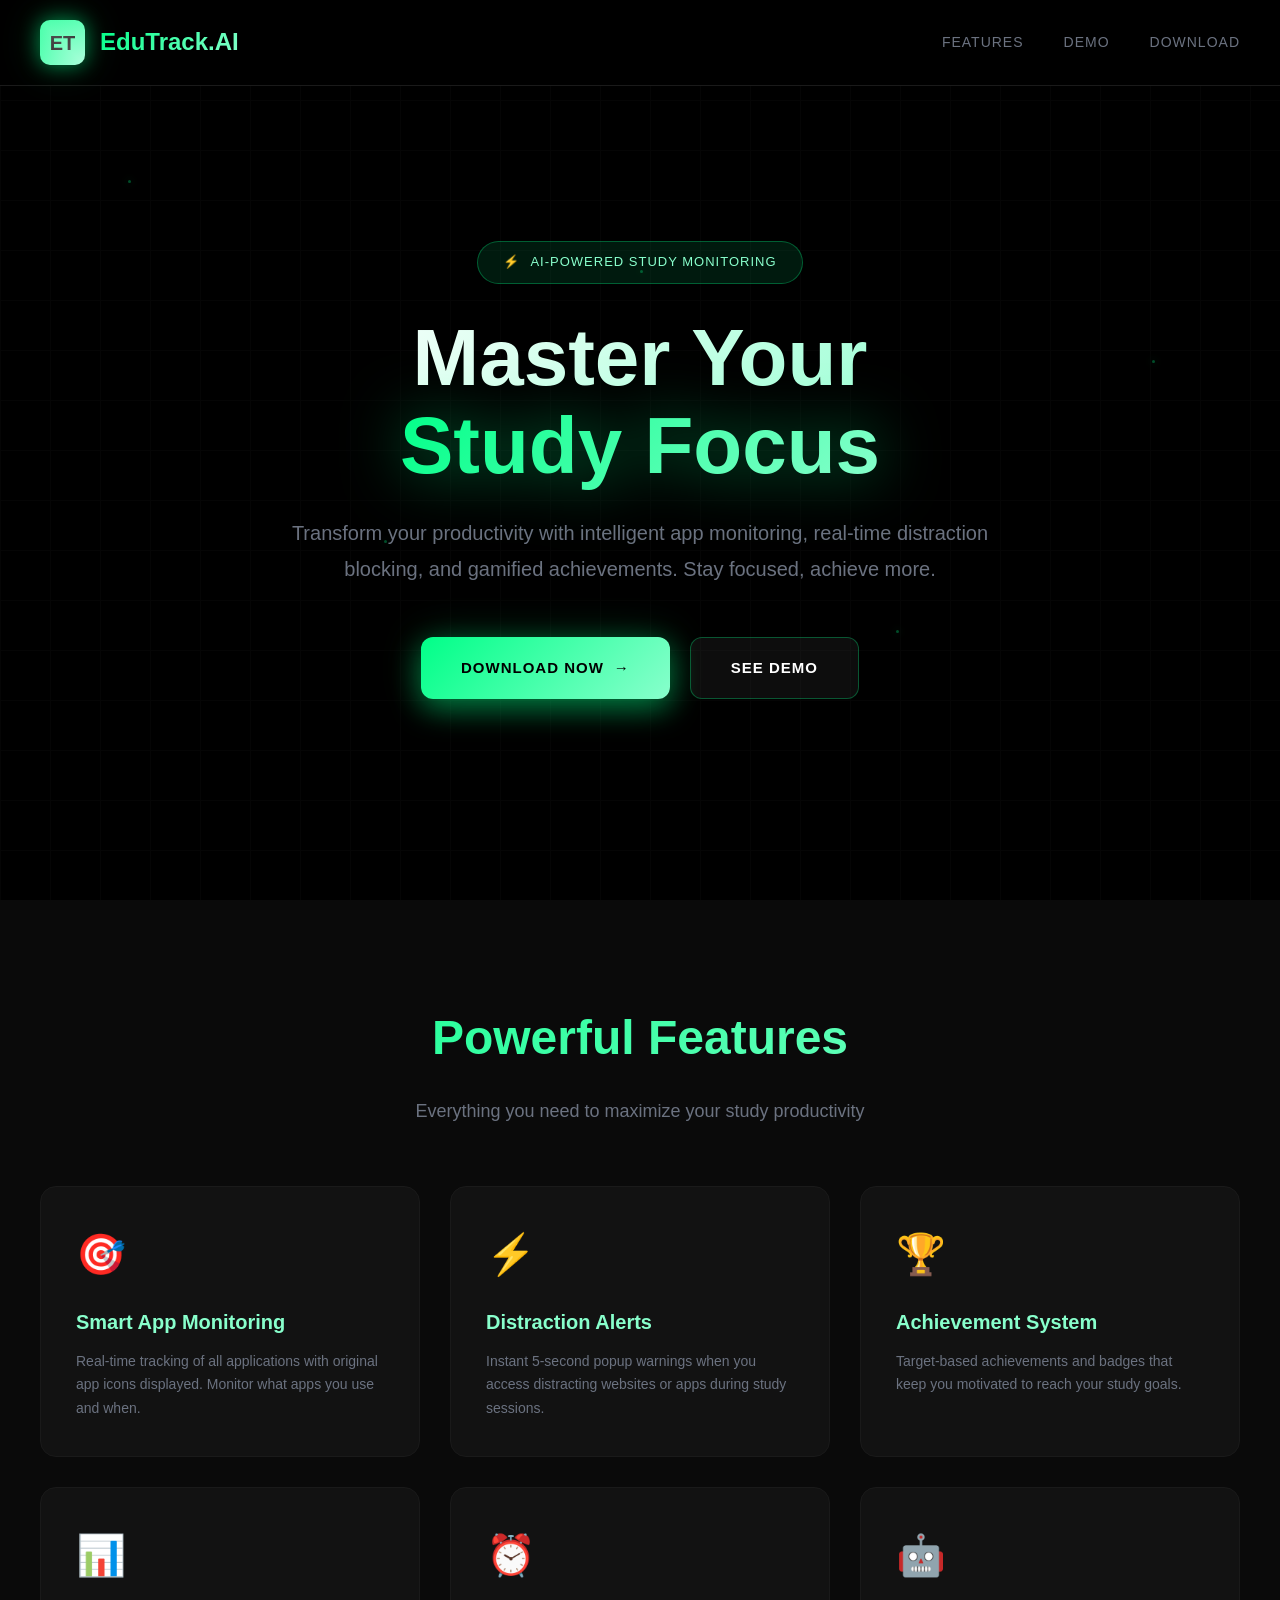
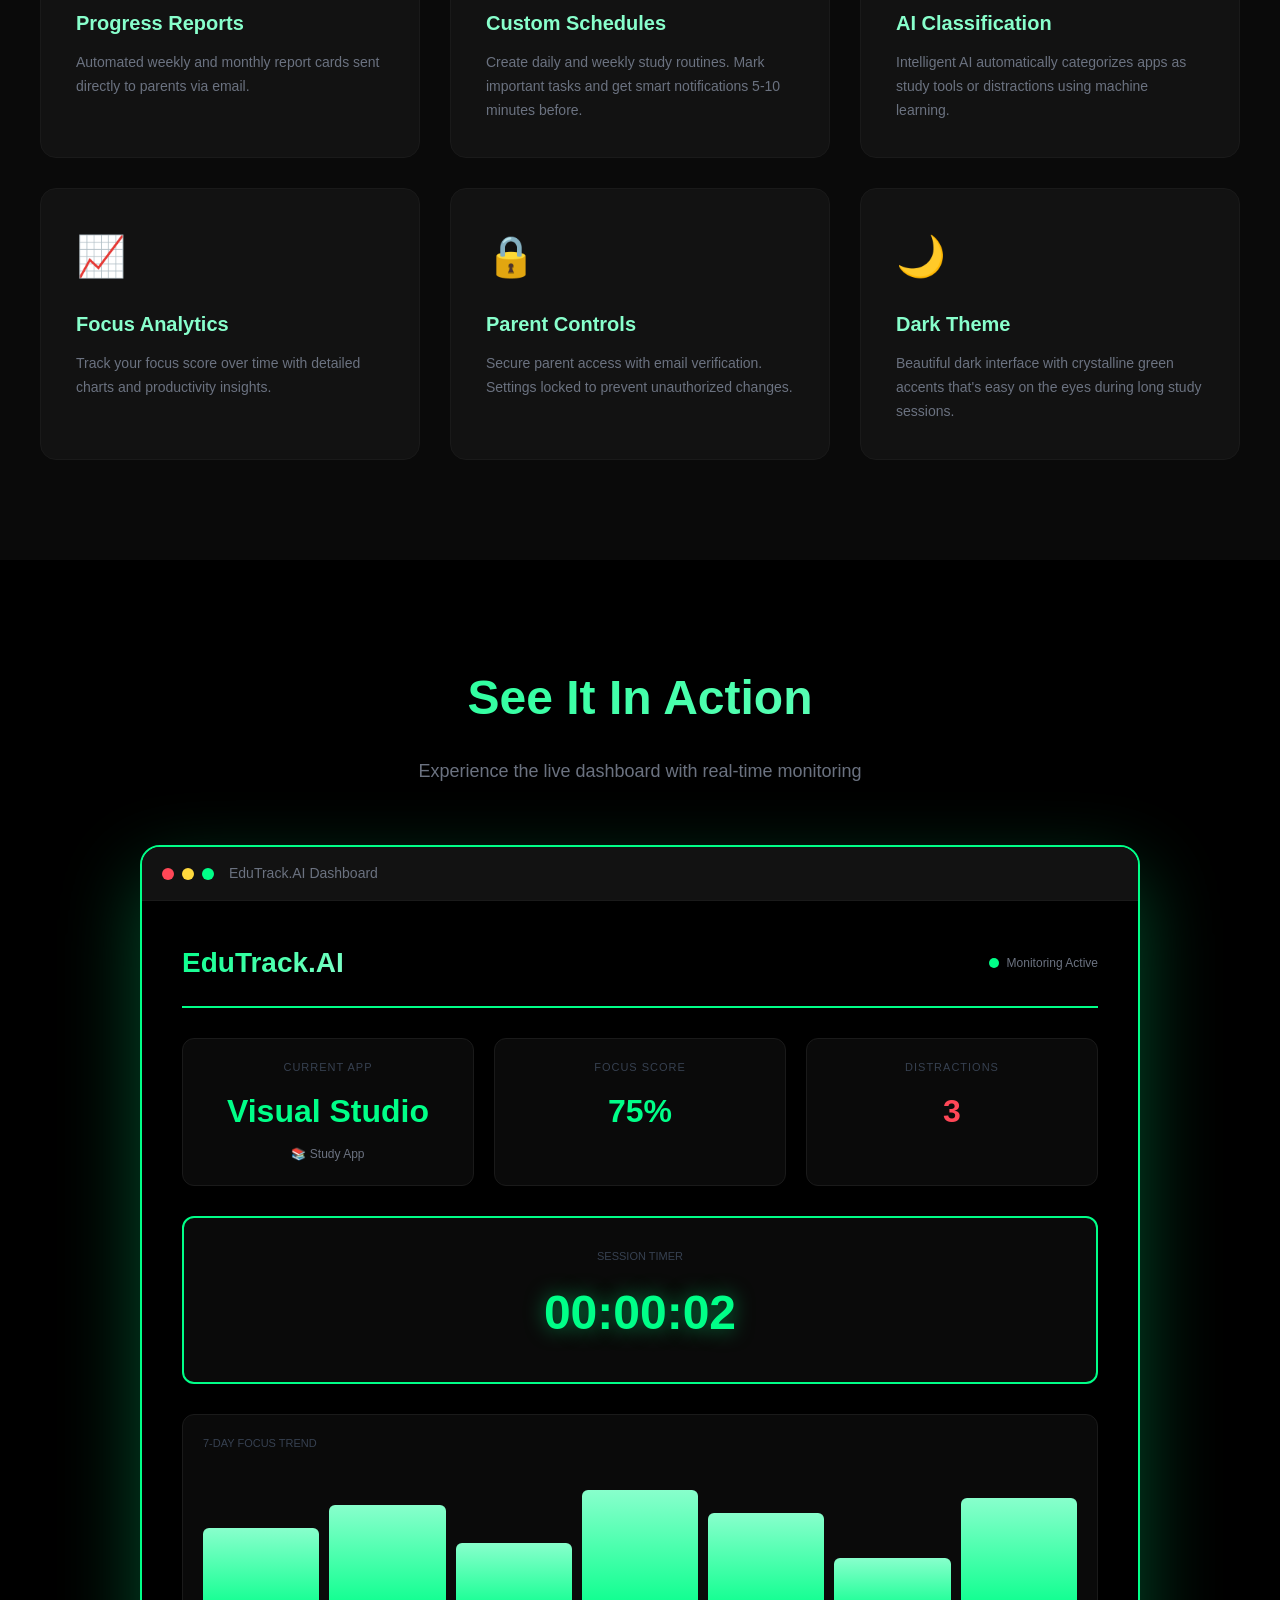
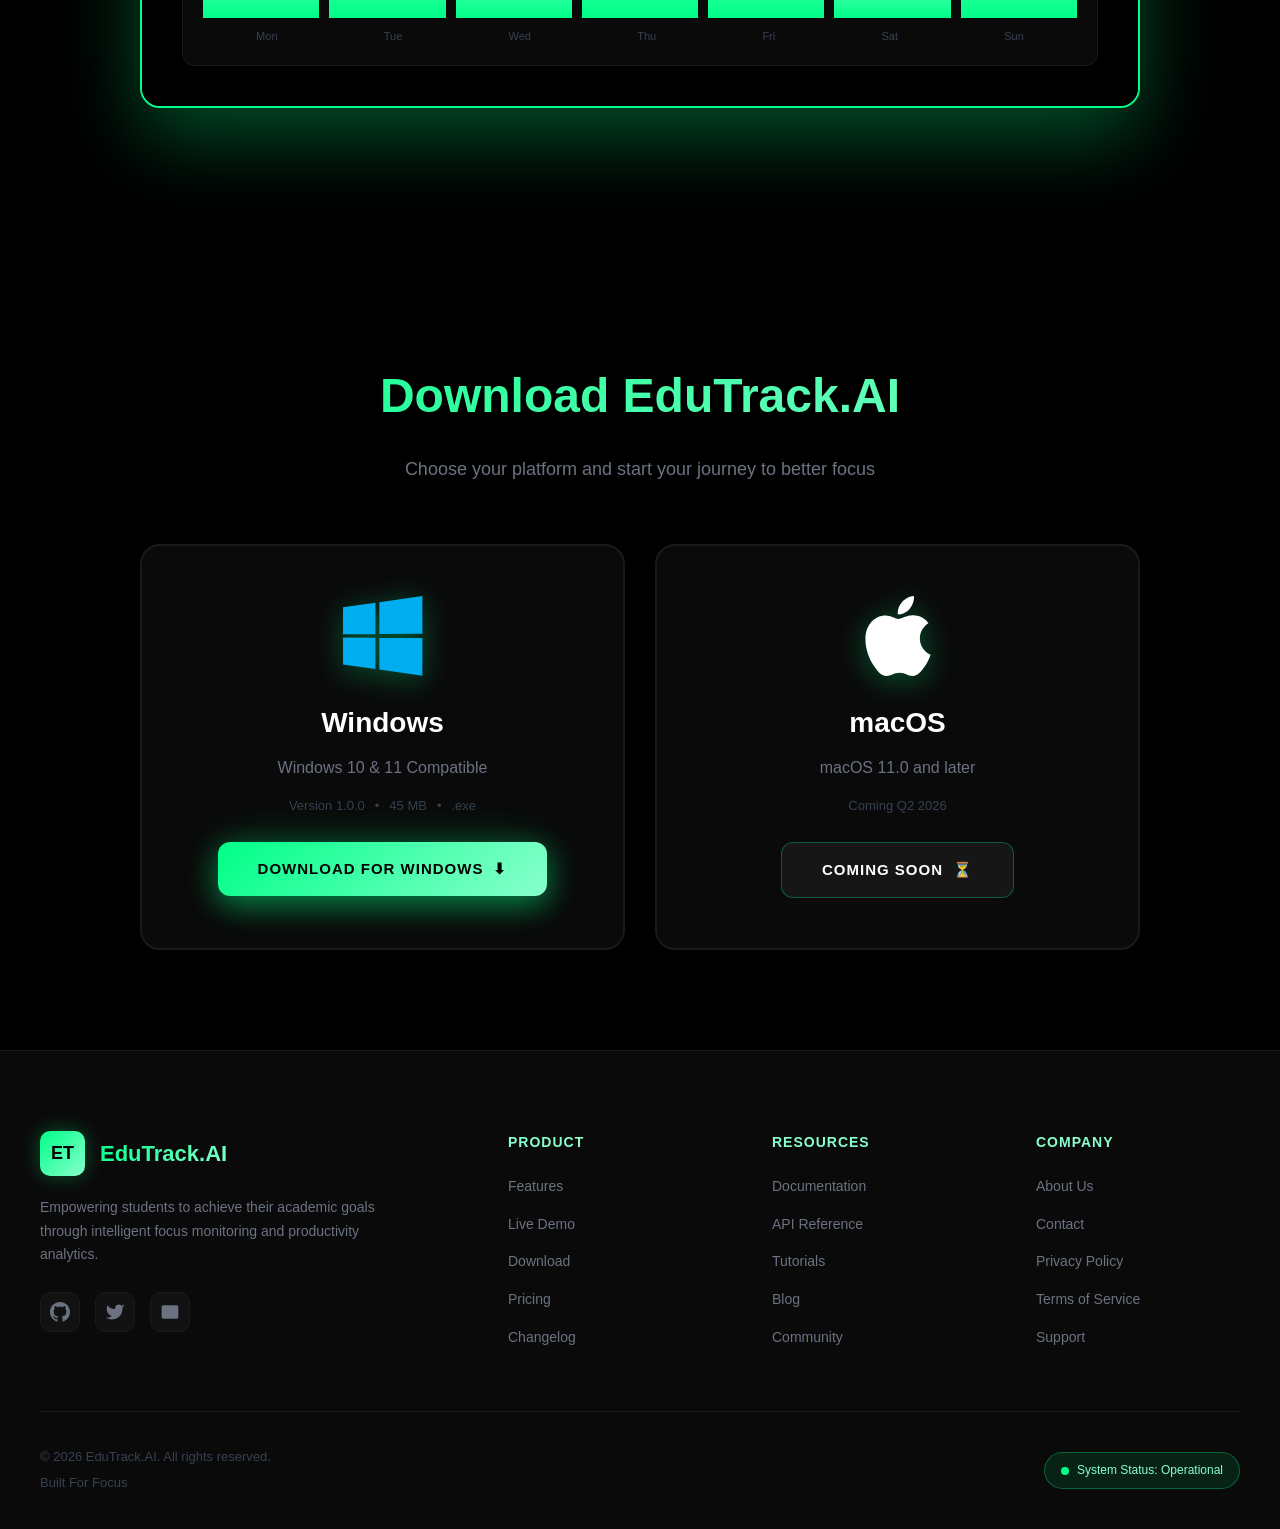
==== commit 440c1c29: "Update footer tagline text" ====
--- a/index.html
+++ b/index.html
@@ -310,7 +310,7 @@
             <div class="footer-bottom">
                 <div class="footer-bottom-left">
                     <p>© 2026 EduTrack.AI. All rights reserved.</p>
-                    <p class="footer-tagline">Built with ❤️ for students worldwide</p>
+                    <p class="footer-tagline">Built For Focus</p>
                 </div>
                 <div class="footer-bottom-right">
                     <span class="footer-badge">
